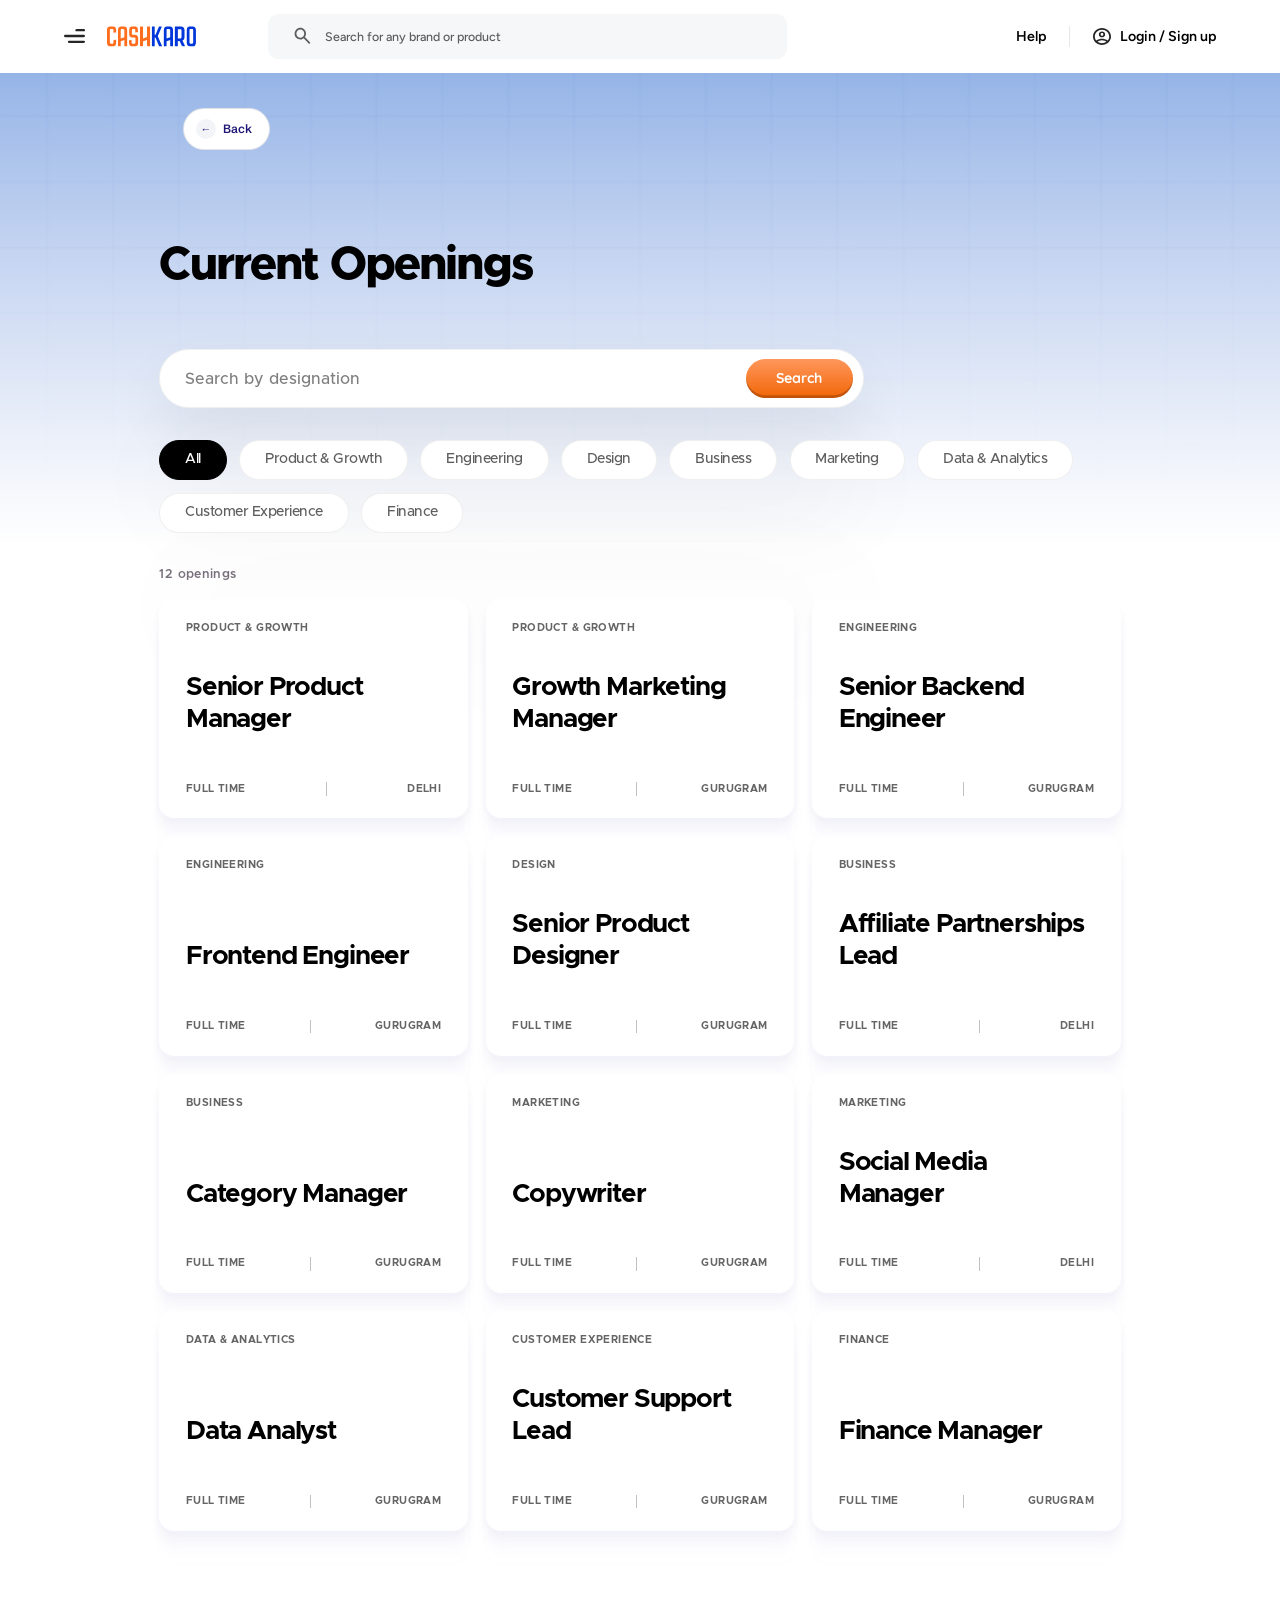
==== jobs.html @ 13ef4f15 "CashKaro careers page Co-Authored-By: Claude Opus 5.5 <noreply@anthropic.com>" ====
<!DOCTYPE html>
<html lang="en">
<head>
  <meta charset="UTF-8" />
  <meta name="viewport" content="width=device-width, initial-scale=1" />
  <title>Openings · Careers at CashKaro</title>
  <link rel="preconnect" href="https://fonts.googleapis.com" />
  <link rel="preconnect" href="https://fonts.gstatic.com" crossorigin />
  <link href="https://fonts.googleapis.com/css2?family=Figtree:wght@500;600&family=Quicksand:wght@700&family=Schibsted+Grotesk:wght@600&display=swap" rel="stylesheet" />
  <link rel="stylesheet" href="styles.css" />
  <link rel="stylesheet" href="jobs.css" />
</head>
<body class="jobs-page">
  <!-- Sky backdrop (Figma 249:30223 + 249:30224): blue fade with the grid soft-lit over it -->
  <div class="jobs-sky" aria-hidden="true">
    <div class="jobs-sky__grid"></div>
  </div>

  <!-- CashKaro site header (Figma 249:31294) -->
  <header class="ck-header">
    <div class="ck-header__start">
      <button class="ck-header__menu" type="button" aria-label="Menu"><img src="assets/ck-menu.svg" alt="" /></button>
      <a class="ck-header__logo" href="https://cashkaro.com"><img src="assets/ck-logo.svg" alt="CashKaro" /></a>
      <form class="ck-header__search" role="search">
        <label class="visually-hidden" for="ck-query">Search CashKaro</label>
        <img class="ck-header__search-icon" src="assets/ck-search.svg" alt="" />
        <input id="ck-query" type="search" placeholder="Search for any brand or product" autocomplete="off" />
      </form>
    </div>
    <nav class="ck-header__end">
      <a class="ck-header__help" href="#">Help</a>
      <a class="ck-header__login" href="#"><img src="assets/ck-account.svg" alt="" />Login / Sign up</a>
    </nav>
  </header>

  <main class="jobs">
    <!-- Back pill (Figma 249:30239) -->
    <a class="jobs-back" href="index.html">
      <span class="jobs-back__icon" aria-hidden="true">&larr;</span>
      Back
    </a>

    <h1 class="jobs__title">Current Openings</h1>

    <form class="jobs-search" role="search">
      <label class="visually-hidden" for="jobs-query">Search roles</label>
      <input class="jobs-search__input" id="jobs-query" type="search" placeholder="Search by designation" autocomplete="off" />
      <button class="jobs-search__button" type="submit">Search</button>
    </form>

    <div class="jobs-filters" role="group" aria-label="Filter by team"></div>

    <p class="jobs__count" aria-live="polite"></p>
    <div class="jobs-grid"></div>
    <p class="jobs__empty" hidden>No roles match that search. Try another designation or location.</p>
  </main>

  <script>
    // Same fit as the home page: the 1440px design scaled to the viewport width (jobs.css applies it on desktop)
    function fitPage() {
      var scale = document.documentElement.clientWidth / 1440;
      document.documentElement.style.setProperty("--page-scale", scale);
    }
    fitPage();
    window.addEventListener("resize", fitPage);
  </script>
  <script src="jobs.js"></script>
</body>
</html>
---- styles.css ----
@font-face {
  font-family: "Metropolis";
  src: url("assets/fonts/Metropolis-Medium.otf") format("opentype");
  font-weight: 500;
  font-style: normal;
  font-display: swap;
}

@font-face {
  font-family: "Metropolis";
  src: url("assets/fonts/Metropolis-Regular.otf") format("opentype");
  font-weight: 400;
  font-style: normal;
  font-display: swap;
}

@font-face {
  font-family: "Metropolis";
  src: url("assets/fonts/Metropolis-SemiBold.otf") format("opentype");
  font-weight: 600;
  font-style: normal;
  font-display: swap;
}

@font-face {
  font-family: "Metropolis";
  src: url("assets/fonts/Metropolis-MediumItalic.otf") format("opentype");
  font-weight: 500;
  font-style: italic;
  font-display: swap;
}

@font-face {
  font-family: "Metropolis";
  src: url("assets/fonts/Metropolis-Bold.otf") format("opentype");
  font-weight: 700;
  font-style: normal;
  font-display: swap;
}

@font-face {
  font-family: "Metropolis";
  src: url("assets/fonts/Metropolis-ExtraBold.otf") format("opentype");
  font-weight: 800;
  font-style: normal;
  font-display: swap;
}

:root {
  --ink: #201227;
  --ink-input: #2b1935;
  --navy: #0c0757;
  --orange-top: #ff975c;
  --orange-bottom: #f16607;
  --card-border: rgba(255, 255, 255, 0.22);
  --card-shadow:
    0 0 0 2.215px var(--card-border),
    0 67.564px 18.829px 0 rgba(0, 0, 0, 0),
    0 43.197px 17.722px 0 rgba(0, 0, 0, 0.01),
    0 24.367px 14.399px 0 rgba(0, 0, 0, 0.05),
    0 11.076px 11.076px 0 rgba(0, 0, 0, 0.09),
    0 2.215px 5.538px 0 rgba(0, 0, 0, 0.1);
}

*,
*::before,
*::after {
  box-sizing: border-box;
}

html,
body {
  margin: 0;
  padding: 0;
  background: #fff;
}

body {
  -webkit-font-smoothing: antialiased;
  -moz-osx-font-smoothing: grayscale;
}

p {
  margin: 0;
}

img {
  display: block;
}

.visually-hidden {
  position: absolute;
  width: 1px;
  height: 1px;
  margin: -1px;
  padding: 0;
  overflow: hidden;
  clip: rect(0 0 0 0);
  white-space: nowrap;
  border: 0;
}

/* ---------- CashKaro site header (Figma 249:31294 / 255:31352), shared by index and jobs ---------- */

.ck-header {
  position: relative;
  display: flex;
  align-items: center;
  justify-content: space-between;
  height: 82px;
  padding: 0 72px;
  background: #fff;
  font-family: "Figtree", sans-serif;
}

.ck-header__start {
  flex: 1;
  display: flex;
  align-items: center;
  gap: 24px;
  min-width: 0;
}

.ck-header__menu {
  display: flex;
  align-items: center;
  justify-content: center;
  width: 24px;
  height: 16.364px;
  padding: 0;
  border: 0;
  background: none;
  cursor: pointer;
}

.ck-header__menu img,
.ck-header__logo img {
  display: block;
}

.ck-header__logo img {
  width: 101px;
  height: 25.25px;
}

/* Grey search field, 584px at most, 56px in from the logo */
.ck-header__search {
  position: relative;
  flex: 1;
  max-width: 584px;
  margin: 0 0 0 56px;
}

.ck-header__search-icon {
  position: absolute;
  left: 27px;
  top: 50%;
  width: 24px;
  height: 29px;
  /* The exported glyph is upside down (handle top-right); Figma shows it flipped */
  transform: translateY(-50%) scaleY(-1);
}

.ck-header__search input {
  width: 100%;
  height: 50px;
  padding: 0 12px 0 65px;
  border: 0;
  border-radius: 12px;
  outline: none;
  background: #f5f7f9;
  font-family: inherit;
  font-weight: 500;
  font-size: 14px;
  color: #262626;
}

.ck-header__search input::placeholder {
  color: #5c5c5c;
  opacity: 1;
}

.ck-header__end {
  display: flex;
  align-items: center;
  flex-shrink: 0;
  font-weight: 600;
  font-size: 16px;
  line-height: 24px;
}

.ck-header__end a {
  color: #000;
  text-decoration: none;
}

.ck-header__help {
  padding: 0 26px 0 24px;
  border-right: 2px solid #e5e7eb;
}

.ck-header__login {
  display: flex;
  align-items: center;
  gap: 8px;
  padding-left: 24px;
}

/* Account icon: 20px glyph in a 24px box */
.ck-header__login img {
  width: 20px;
  height: 20px;
  margin: 2px;
}

/* ---------- Page canvas (Figma frame "final" 1440 × 2371) ---------- */

.page {
  position: relative;
  width: 1440px;
  /* No fixed height: the canvas ends where Life at CashKaro ends, and the footer section follows */
  margin: 0;
  /* clip (not hidden) so the pinned hero can stick to the viewport */
  overflow: clip;
  /* Scale the 1440px Figma frame to the viewport width (set in index.html) */
  zoom: var(--page-scale, 1);
  background: #fff;
}

/* Header sits above the hero, whose beams and glow bleed upward past the track */
.page > .ck-header {
  z-index: 1;
}

.hero-track {
  position: relative;
  /* Hero height + the scroll distance the background stays pinned for:
     until the second card row (centre at 1273px) is half scrolled past the top */
  height: 2273px;
  isolation: isolate;
  /* Scroll progress, written by scroll.js */
  --move: 0;
  /* Cursor offset, written by parallax.js once the mouse moves */
  --px: 0;
  --py: 0;
  --swap: 0;
}

.hero__bg {
  position: sticky;
  top: 0;
  height: 1000px;
}

/* Foreground content scrolls normally over the pinned background */
.hero {
  position: absolute;
  /* Lifted 80px so the job cards peek into the first screen under the site header */
  inset: -80px 0 80px;
}

/* ---------- Background stack ---------- */

.hero__grid {
  position: absolute;
  left: 0;
  top: 0;
  width: 1440px;
  height: 1000px;
}

.hero__fade {
  position: absolute;
  left: 0;
  top: 229.69px;
  width: 1440px;
  height: 770.31px;
  background: linear-gradient(to bottom, rgba(12, 7, 87, 0), var(--navy));
}

.hero__ellipse {
  position: absolute;
  left: -56.22px;
  top: -638.6px;
  width: 1552.44px;
  height: 1552.44px;
  max-width: none;
  mix-blend-mode: plus-lighter;
}

.hero__top-glow {
  position: absolute;
  left: -1360px;
  top: 0;
  width: 2800px;
  height: 543.394px;
  max-width: none;
  mix-blend-mode: plus-lighter;
}

.hero__vignette {
  position: absolute;
  left: 0;
  top: 0;
  width: 1440px;
  height: 1000px;
}

.hero__beams {
  position: absolute;
  left: -804.56px;
  top: -650.9px;
  width: 3048.39px;
  height: 1776.1px;
  max-width: none;
  overflow: visible;
}

/* ---------- Sun rays: shadows + light fan out from the center once, then drift right to left forever ---------- */

.hero__rig {
  position: absolute;
  inset: 0;
  /* Point where the beams converge, so a one-fan rotation lines up seamlessly */
  transform-origin: 720px -1370px;
  animation:
    rays-expand 2.6s ease-out 0.4s both,
    rays-drift 42s linear 3s infinite;
}

/* Copy of the 5-beam fan rotated one fan-width (77deg) to the right, hidden until the intro ends */
.hero__beams--next {
  transform-origin: 1524.56px -719.1px;
  transform: rotate(-77deg);
}

.hero__beams--next,
.hero__beams-next {
  animation: rays-intro 0s 3s both;
}

.hero__rig-light {
  position: absolute;
  inset: 0;
  mix-blend-mode: plus-lighter;
  animation: rays-intro 2.6s ease-out 0.4s both;
}

.hero__dim {
  position: absolute;
  inset: 0;
  background: #000;
  pointer-events: none;
  animation: hero-dim 2.4s ease-out both;
}

@keyframes rays-expand {
  from {
    transform: rotate(0deg) scaleX(0.05);
  }
  to {
    transform: rotate(0deg) scaleX(1);
  }
}

@keyframes rays-drift {
  from {
    transform: rotate(0deg);
  }
  to {
    transform: rotate(77deg);
  }
}

@keyframes rays-intro {
  from {
    opacity: 0;
  }
  to {
    opacity: 1;
  }
}

@media (prefers-reduced-motion: reduce) {
  .hero__rig,
  .hero__rig-light,
  .hero__beams--next,
  .hero__beams-next,
  .hero__dim {
    animation: none;
  }

  .hero__dim {
    opacity: 0;
  }
}

@keyframes hero-dim {
  from {
    opacity: 0.75;
  }
  to {
    opacity: 0;
  }
}

/* ---------- Headline ---------- */

.headline {
  position: absolute;
  inset: 0;
  margin: 0;
  pointer-events: none;
  /* Headline shrunk 15% around the centre of the two lines */
  scale: 0.85;
  transform-origin: 720px 295px;
}

.headline__glow,
.headline__line {
  position: absolute;
  max-width: none;
}

.headline__line {
  opacity: 0.85;
}

.headline__glow {
  transition: opacity 0.6s ease-out;
}

.is-scribbling .headline__glow {
  opacity: 0;
}

.is-scribbling img.headline__line,
.is-boiling img.headline__line {
  visibility: hidden;
}

.headline__glow--1 {
  left: 415.78px;
  top: 166.44px;
  width: 608.436px;
  height: 119.222px;
}

.headline__line--1 {
  left: 428.867px;
  top: 179.523px;
  width: 582.265px;
  height: 93.051px;
}

.headline__glow--2 {
  left: 211.01px;
  top: 279.23px;
  width: 1017.975px;
  height: 144.575px;
}

.headline__line--2 {
  left: 224.37px;
  top: 292.574px;
  width: 991.26px;
  height: 117.877px;
}

/* ---------- Search bar ---------- */

.search {
  position: absolute;
  /* Centered on the same point as the previous two-field bar */
  left: 360px;
  top: 449.393px;
  width: 720px;
  height: 76px;
  box-sizing: border-box;
  display: flex;
  align-items: center;
  justify-content: center;
  gap: 24px;
  padding: 12px 12px 12px 44px;
  margin: 0;
  overflow: clip;
  background: #fff;
  border: 2px solid rgba(0, 0, 0, 0.06);
  border-radius: 88px;
  box-shadow:
    0 717px 201px 0 rgba(0, 0, 0, 0),
    0 459px 183px 0 rgba(0, 0, 0, 0.01),
    0 258px 155px 0 rgba(0, 0, 0, 0.03),
    0 115px 115px 0 rgba(0, 0, 0, 0.05),
    0 29px 63px 0 rgba(0, 0, 0, 0.06);
}

.search__field {
  display: flex;
  align-items: center;
  width: 499px;
  flex-shrink: 0;
}

.search__input {
  width: 100%;
  padding: 0;
  margin: 0;
  border: 0;
  outline: none;
  background: transparent;
  font-family: "Metropolis", sans-serif;
  font-weight: 500;
  font-size: 18px;
  line-height: normal;
  letter-spacing: -0.72px;
  color: var(--ink-input);
}

.search__input::placeholder {
  color: var(--ink-input);
  opacity: 0.3;
}

.search__button {
  position: relative;
  flex-shrink: 0;
  display: flex;
  align-items: center;
  justify-content: center;
  height: 52px;
  padding: 20px 44px;
  overflow: clip;
  border: 0;
  border-radius: 44px;
  background: linear-gradient(to bottom, var(--orange-top), var(--orange-bottom));
  box-shadow: inset 0 -3px 0 0 rgba(0, 0, 0, 0.2);
  cursor: pointer;
  font-family: "Quicksand", sans-serif;
  font-weight: 700;
  font-size: 16px;
  line-height: 1.5;
  color: #fff;
  white-space: nowrap;
}

.search__button:hover {
  filter: brightness(1.05);
}

/* ---------- "Current JOB Openings" ---------- */

.openings-label {
  position: absolute;
  left: 599.5px;
  top: 631px;
  font-family: "Metropolis", sans-serif;
  font-weight: 700;
  font-size: 18px;
  line-height: normal;
  letter-spacing: 0.54px;
  text-transform: uppercase;
  white-space: nowrap;
  color: #fff;
  opacity: 0.3;
}

/* ---------- Floating photos ---------- */

.photo {
  position: absolute;
  display: flex;
  align-items: center;
  justify-content: center;
}

.photo--right {
  left: 1142.1px;
  top: 79.94px;
  width: 229.793px;
  height: 243.331px;
}

.photo--left {
  left: 40px;
  top: 229.56px;
  width: 198.482px;
  height: 220.444px;
}

.photo__card {
  position: relative;
  flex: none;
  width: 164px;
  height: 192px;
  overflow: clip;
  background: #fff;
  border-radius: 26.582px;
  box-shadow: var(--card-shadow);
}

.photo--right .photo__card {
  rotate: 25.01deg;
}

.photo--left .photo__card {
  rotate: 168.69deg;
  scale: 1 -1;
}

.photo__img-wrap {
  position: absolute;
  display: flex;
  align-items: center;
  justify-content: center;
  transform: translateX(-50%);
}

.photo--right .photo__img-wrap {
  left: calc(50% + 0.76px);
  top: -5.1px;
  width: 170.759px;
  height: 301.408px;
}

.photo--left .photo__img-wrap {
  left: calc(50% + 0.71px);
  top: -2.4px;
  width: 181.184px;
  height: 315.677px;
}

.photo__img {
  flex: none;
  max-width: none;
  object-fit: cover;
  pointer-events: none;
}

.photo--right .photo__img {
  width: 169.112px;
  height: 300.484px;
  rotate: -0.31deg;
}

.photo--left .photo__img {
  width: 174.105px;
  height: 311.78px;
  rotate: 178.69deg;
  scale: 1 -1;
}

.photo-clip {
  position: absolute;
  display: flex;
  align-items: center;
  justify-content: center;
}

.photo-clip--right {
  left: 1291.48px;
  top: 89.68px;
  width: 26.552px;
  height: 38.791px;
}

.photo-clip--left {
  left: 105.24px;
  top: 219.14px;
  width: 19.001px;
  height: 38.855px;
}

.photo-clip__inner {
  position: relative;
  flex: none;
  width: 11.93px;
  height: 37.238px;
}

.photo-clip--right .photo-clip__inner {
  rotate: 25deg;
}

.photo-clip--left .photo-clip__inner {
  rotate: 168.69deg;
  scale: 1 -1;
}

.photo-clip__inner img {
  position: absolute;
  inset: -2.69% -16.77% -8.06% -16.76%;
  width: calc(100% + 16.77% + 16.76%);
  height: calc(100% + 2.69% + 8.06%);
  max-width: none;
}

/* ---------- Job cards ---------- */

.job-card {
  display: flex;
  flex-direction: column;
  align-items: flex-start;
  width: 346.8px;
  height: 246.73px;
  padding: 25.5px 29.75px;
  overflow: clip;
  background: #fff;
  border-radius: 17px;
  box-shadow: var(--card-shadow);
  text-decoration: none;
  color: var(--ink);
}

.job-card--front {
  position: absolute;
  left: 546.6px;
  top: 736.606px;
}

.job-card-slot {
  position: absolute;
  top: 728.281px;
  width: 396.185px;
  height: 323.306px;
  display: flex;
  align-items: center;
  justify-content: center;
}

.job-card-slot--back-right {
  left: 605.633px;
}

.job-card-slot--back-left {
  left: 412.716px;
}

.job-card--back {
  flex: none;
}

.job-card__body {
  display: flex;
  flex-direction: column;
  align-items: flex-start;
  gap: 53.38px;
  width: 100%;
}

.job-card__head {
  display: flex;
  flex-direction: column;
  align-items: flex-start;
  justify-content: space-between;
  width: 100%;
  height: 127.5px;
  font-family: "Metropolis", sans-serif;
  font-weight: 700;
  line-height: 1.22;
}

.job-card__category {
  width: 100%;
  font-size: 11.9px;
  letter-spacing: 0.476px;
  color: #000000;
  opacity: 0.6;
}

.job-card__title {
  width: 100%;
  font-size: 29.557px;
  letter-spacing: -1.3183px;
  color: #000000;
}

.job-card__meta {
  display: flex;
  align-items: center;
  justify-content: space-between;
  width: 100%;
}

.job-card__meta span {
  font-family: "Metropolis", sans-serif;
  font-weight: 700;
  font-size: 11.9px;
  line-height: 1.22;
  letter-spacing: 0.476px;
  text-transform: uppercase;
  white-space: nowrap;
  color: #000000;
  opacity: 0.6;
}

.job-card__meta img {
  width: 1px;
  height: 14.871px;
  margin: 0 -0.5px;
}

/* ---------- Intro reveal: search, then right photo, then left photo ---------- */

.search {
  animation: soft-appear 1.2s cubic-bezier(0.22, 1, 0.36, 1) 1.8s both;
}

.photo--right,
.photo-clip--right {
  animation:
    soft-appear 1.2s cubic-bezier(0.22, 1, 0.36, 1) 2.5s both,
    photo-float 6.5s ease-in-out 2.5s infinite;
}

.photo--left,
.photo-clip--left {
  animation:
    soft-appear 1.2s cubic-bezier(0.22, 1, 0.36, 1) 3.1s both,
    photo-float 7.5s ease-in-out 3.1s infinite reverse;
}

.openings-label {
  animation: soft-appear 1.2s cubic-bezier(0.22, 1, 0.36, 1) 3.4s both;
}

/* Job cards are dealt: the centre card slides in from below, then the side cards slide out from under it (right, then left) */
.job-card--front {
  animation: deal-in 0.9s cubic-bezier(0.22, 1.2, 0.36, 1) 3.8s both;
}

.job-card-slot--back-right {
  animation: fan-out-right 0.8s cubic-bezier(0.34, 1.3, 0.64, 1) 4.55s both;
}

.job-card-slot--back-left {
  animation: fan-out-left 0.8s cubic-bezier(0.34, 1.3, 0.64, 1) 4.75s both;
}

@keyframes deal-in {
  from {
    opacity: 0;
    transform: translate(-40px, 560px) rotate(-12deg);
  }
  30% {
    opacity: 1;
  }
}

/* Each slot starts centred on the front card, so the card hides beneath it */
@keyframes fan-out-right {
  from {
    opacity: 0;
    transform: translateX(-367.2px);
  }
  1% {
    opacity: 1;
  }
}

@keyframes fan-out-left {
  from {
    opacity: 0;
    transform: translateX(367.241px);
  }
  1% {
    opacity: 1;
  }
}

/* ---------- Floating + draggable photos ---------- */

/* Pins float around their card's centre so they stay attached */
.photo-clip--right {
  transform-origin: -34.47px 111.92px;
}

.photo-clip--left {
  transform-origin: 34px 120.64px;
}

.photo,
.photo-clip {
  cursor: grab;
  touch-action: none;
  user-select: none;
  -webkit-user-drag: none;
  transition: scale 0.25s ease-out;
}

.photo img,
.photo-clip img {
  -webkit-user-drag: none;
}

.photo.is-dragging,
.photo-clip.is-dragging {
  z-index: 10;
  cursor: grabbing;
  scale: 1.04;
}

@keyframes photo-float {
  0%,
  100% {
    translate: 0 0;
    rotate: 0deg;
  }
  25% {
    translate: 2px -7px;
    rotate: 1.4deg;
  }
  50% {
    translate: -1px -11px;
    rotate: -0.6deg;
  }
  75% {
    translate: -3px -5px;
    rotate: -1.6deg;
  }
}

@keyframes soft-appear {
  from {
    opacity: 0;
    transform: translateY(16px) scale(0.98);
    filter: blur(8px);
  }
}

@media (prefers-reduced-motion: reduce) {
  .search,
  .photo,
  .photo-clip,
  .openings-label,
  .job-card--front,
  .job-card-slot {
    animation: none;
  }
}

/* ---------- Job card row: the three cards sit in a line ---------- */

/* Label scrolls with the page above the cards */
.openings {
  position: absolute;
  inset: 0;
  pointer-events: none;
}

.job-card-slot--back-left {
  translate: -258.016px -29.964px;
}

.job-card-slot--back-right {
  translate: 283.475px -29.964px;
}

/* ---------- Second card row: appears when scrolled into view ---------- */

.job-row {
  position: absolute;
  left: 179.4px;
  top: 1003.736px;
  display: flex;
  gap: 20.4px;
}

.job-row:not(.is-visible) .job-card {
  opacity: 0;
}

/* Centre, then right, then left — same order as the stack above */
.job-row.is-visible .job-card--row-centre {
  animation: soft-appear 1.2s cubic-bezier(0.22, 1, 0.36, 1) 0s both;
}

.job-row.is-visible .job-card--row-right {
  animation: soft-appear 1.2s cubic-bezier(0.22, 1, 0.36, 1) 0.3s both;
}

.job-row.is-visible .job-card--row-left {
  animation: soft-appear 1.2s cubic-bezier(0.22, 1, 0.36, 1) 0.6s both;
}

@media (prefers-reduced-motion: reduce) {
  .job-row .job-card {
    animation: none !important;
  }
}

/* ---------- "View all Jobs" button: 60px below the second card row ---------- */

.view-jobs {
  position: absolute;
  left: 720px;
  /* job-row top + card height + 60px */
  top: 1310.466px;
  translate: -50% 0;
  display: flex;
  align-items: center;
  justify-content: center;
  padding: 20px 80px;
  overflow: clip;
  background: linear-gradient(to bottom, #ff975c, #f16607);
  border-radius: 44px;
  box-shadow: inset 0 -3px 0 0 rgba(0, 0, 0, 0.2);
  font-family: "Quicksand", sans-serif;
  font-weight: 700;
  font-size: 16px;
  line-height: 1.5;
  color: #fff;
  text-decoration: none;
  white-space: nowrap;
}

/* ---------- Mouse parallax: hero layers drift by depth, background away from the cursor, foreground towards it ---------- */

.hero__photos {
  position: absolute;
  inset: 0;
  pointer-events: none;
}

.hero__photos .photo,
.hero__photos .photo-clip {
  pointer-events: auto;
}

/* translate composes with the transform/rotate/scale the layers already animate */
.hero__grid,
.hero__fade {
  scale: 1.05;
  translate: calc(var(--px) * -24px) calc(var(--py) * -16px);
}

.hero__ellipse,
.hero__top-glow,
.hero__rig--shadows,
.hero__rig-light {
  translate: calc(var(--px) * -10px) calc(var(--py) * -7px);
}

.headline__glow,
.headline__line {
  translate: calc(var(--px) * 20px) calc(var(--py) * 13px);
}

.search {
  translate: calc(var(--px) * 32px) calc(var(--py) * 21px);
}

.hero__photos {
  translate: calc(var(--px) * 54px) calc(var(--py) * 36px);
}

/* ---------- Torn paper: rises over the pinned background after the card grid ---------- */

.paper {
  position: relative;
  z-index: 1;
  /* Tear edge sits 1640px down the hero track, ~120px below the "View all Jobs" button */
  margin-top: -633px;
  /* Ends with Why CashKaro (core values) */
  height: 4046.8px;
  /* Parallax: the tear climbs up to 400px faster than the scroll as it crosses the viewport (--rise from paper.js) */
  --rise: 0;
  translate: 0 calc(var(--rise) * -400px);
}

@media (prefers-reduced-motion: reduce) {
  .paper {
    translate: none;
  }
}

.paper__tear {
  position: absolute;
  /* 120px of room above the tear for its glow and shadow */
  top: -120px;
  left: 0;
  width: 1440px;
  height: 280px;
  /* Paths run past the bottom so the roughened edges only show along the tear */
  overflow: hidden;
}

/* The sheet below the torn top edge (which runs ~50–110px down) */
.paper__sheet {
  position: absolute;
  top: 0;
  left: 0;
  width: 1440px;
  height: 4046.8px;
  /* Cut to the torn top edge (#sheet-clip, burned forward by paper.js) */
  clip-path: url(#sheet-clip);
}

/* ---------- Life at CashKaro: pinned under the paper's bottom tear, then slides sideways (life.js) ---------- */

.life {
  position: relative;
  /* Follows About CashKaro directly: pulled up by the 400px the paper has risen (its translate) */
  margin-top: -400px;
  /* Pinned while the strip slides through (1884px) and holds a moment at the end */
  height: 3499px;
}

.life__view {
  position: sticky;
  top: 0;
  height: 900px;
  overflow: hidden;
  background: #fff;
}

/* Figma "Frame 2147229488" (169:82): slides left by its overflow (3324 - 1440) as --slide goes 0 → 1 */
.life__strip {
  position: absolute;
  top: 0;
  left: 0;
  width: 3324px;
  height: 800px;
  translate: calc(var(--slide, 0) * -1884px) 0;
}

/* Parallax wrapper: sits at the strip's origin so its piece keeps its Figma position, and is shifted by its
   depth as the strip slides (--px) and as the section is revealed (--py), both from life.js */
.life-layer {
  position: absolute;
  left: 0;
  top: 0;
  translate: calc(var(--px, 0) * 1px) calc(var(--py, 0) * 1px);
  will-change: translate;
}

/* Hand-hatched title: white letters, pencil hatching clipped to them, then a faint outline on top */
.life__title {
  position: absolute;
  left: 458.4px;
  top: 85.68px;
  width: 591.362px;
  height: 62.42px;
  margin: 0;
}

.life__title img {
  position: absolute;
  max-width: none;
}

.life__title-fill {
  left: 0;
  top: 0;
}

.life__title-hatch {
  position: absolute;
  left: -7.672px;
  top: -27.268px;
  width: 609.624px;
  height: 121.374px;
  -webkit-mask: url("assets/life2-title-hatch-mask.svg") 7.672px 27.268px / 591.362px 62.42px no-repeat;
  mask: url("assets/life2-title-hatch-mask.svg") 7.672px 27.268px / 591.362px 62.42px no-repeat alpha;
}

.life__title-hatch img {
  left: -0.29px;
  top: -0.388px;
}

.life__title-outline {
  left: -0.294px;
  top: -0.293px;
}

/* Second group and its repeat: same pieces and positions, shifted one group-width along */
.life__group {
  position: absolute;
  top: 0;
  left: 0;
  width: 0;
  height: 800px;
}

.life__group--repeat {
  left: 1202.93px;
}

.life__text {
  position: absolute;
  margin: 0;
  font-family: "Metropolis", sans-serif;
  font-weight: 500;
  font-style: italic;
  font-size: 20px;
  line-height: 2.4;
  letter-spacing: -0.8px;
  color: #000;
}

/* Each word starts at 50% and inks in to black as the strip slides (--ink from life.js) */
.life__word {
  color: rgb(0 0 0 / var(--ink, 0.5));
}

.life__text--1 {
  left: 193.16px;
  top: 259.12px;
  width: 235.49px;
}

.life__text--2 {
  left: 970.71px;
  top: 259.12px;
  width: 305.12px;
}

/* Handwritten captions with curved arrows pointing at the photos */
.life__note {
  position: absolute;
  margin: 0;
  font-family: "Handlee", cursive;
  font-size: 22px;
  white-space: nowrap;
  color: #fd7020;
}

.life__note--1 {
  left: 320.59px;
  top: 607.15px;
}

.life__note--2 {
  left: 1442.48px;
  top: 609.65px;
}

.life__arrow {
  position: absolute;
  display: flex;
  align-items: center;
  justify-content: center;
}

/* The arrow is drawn upright; each one is flipped and turned into place */
.life__arrow span {
  position: relative;
  flex: none;
  width: 47.058px;
  height: 144.071px;
  scale: 1 -1;
}

.life__arrow img {
  position: absolute;
  left: -0.998px;
  top: 0;
  max-width: none;
}

.life__arrow--1 {
  left: 398.03px;
  top: 636.15px;
  width: 148.735px;
  height: 64.28px;
}

.life__arrow--1 span {
  rotate: -82.99deg;
}

.life__arrow--2 {
  left: 1528.14px;
  top: 618.68px;
  width: 147.884px;
  height: 60.507px;
}

.life__arrow--2 span {
  rotate: -95.44deg;
}

/* Photo cards: white 4px frame around the photo */
.life-photo {
  position: absolute;
  padding: 4px;
  background: #fff;
  border-radius: 16px;
  box-shadow:
    0 108px 43px 0 rgba(0, 0, 0, 0.01),
    0 61px 36px 0 rgba(0, 0, 0, 0.05),
    0 27px 27px 0 rgba(0, 0, 0, 0.09),
    0 7px 15px 0 rgba(0, 0, 0, 0.1);
}

.life-photo__inner {
  position: relative;
  width: 100%;
  height: 100%;
  overflow: clip;
  background: #4b2b12;
  border-radius: 14px;
}

.life-photo__img {
  position: absolute;
  max-width: none;
  object-fit: cover;
}

/* The first group's cards are drawn smaller: thinner frame, rounder-down corners, lighter shadow */
.life-photo--diyas,
.life-photo--snacks {
  padding: 3.334px;
  border-radius: 13.334px;
  box-shadow:
    0 90.005px 35.835px 0 rgba(0, 0, 0, 0.01),
    0 50.836px 30.002px 0 rgba(0, 0, 0, 0.05),
    0 22.501px 22.501px 0 rgba(0, 0, 0, 0.09),
    0 5.834px 12.501px 0 rgba(0, 0, 0, 0.1);
}

.life-photo--diyas .life-photo__inner,
.life-photo--snacks .life-photo__inner {
  border-radius: 11.667px;
}

.life-photo--diyas {
  left: 466.24px;
  top: 333.1px;
  width: 220.012px;
  height: 313.35px;
}

.life-photo--diyas .life-photo__img {
  left: -25.86px;
  top: -35.85px;
  width: 253.595px;
  height: 380.392px;
}

/* Tilted card sits centred in a slot the size of its rotated bounds */
.life-photo-slot {
  position: absolute;
  display: flex;
  align-items: center;
  justify-content: center;
}

.life-photo-slot .life-photo {
  position: relative;
  flex: none;
}

.life-photo-slot--snacks {
  left: 549.47px;
  top: 210.72px;
  width: 272.586px;
  height: 211.277px;
}

.life-photo--snacks {
  width: 253.214px;
  height: 183.441px;
  rotate: -6.59deg;
}

.life-photo--snacks .life-photo__img {
  left: -71.14px;
  top: -187.85px;
  width: 377.476px;
  height: 566.214px;
}

/* Overlaps the diyas card by the same 50.27px the lotus card overlaps it, so the three sit evenly */
.life-photo--plate {
  left: 1441.95px;
  top: 247.12px;
  width: 220px;
  height: 313px;
}

.life-photo--plate .life-photo__img {
  left: -34.416px;
  top: -53.284px;
  width: 280.832px;
  height: 421.248px;
}

.life-photo--diyas-2 {
  left: 1611.68px;
  top: 282.13px;
  width: 240.379px;
  height: 326.971px;
}

.life-photo--diyas-2 .life-photo__img {
  left: -31.03px;
  top: -49.31px;
  width: 280.669px;
  height: 421.003px;
}

.life-photo--lotus {
  left: 1801.79px;
  top: 265.85px;
  width: 251.684px;
  height: 334.393px;
}

/* The photo is turned inside the upright card */
.life-photo--lotus .life-photo__img {
  left: -247.7px;
  top: -371.98px;
  width: 725.31px;
  height: 1087.96px;
  rotate: 6.03deg;
}

/* Soft appear as each piece is uncovered (life.js adds .is-shown), staggered by --delay within its group;
   the photo cards then keep floating gently, each at its own pace (--float) */
.life-reveal {
  opacity: 0;
}

.life-reveal.is-shown {
  opacity: 1;
  animation: soft-appear 1.2s cubic-bezier(0.22, 1, 0.36, 1) var(--delay, 0s) both;
}

.life-float.is-shown {
  animation:
    soft-appear 1.2s cubic-bezier(0.22, 1, 0.36, 1) var(--delay, 0s) both,
    photo-float var(--float, 7s) ease-in-out var(--delay, 0s) infinite;
  /* Some cards float the opposite way round so they don't bob in step (--float-dir) */
  animation-direction: normal, var(--float-dir, normal);
}

@media (prefers-reduced-motion: reduce) {
  .life-reveal,
  .life-reveal.is-shown,
  .life-float.is-shown {
    opacity: 1;
    animation: none;
  }
}

/* ---------- Why CashKaro, core values (Figma 230:29833): sky, heading and a sideways row of value cards (values.js) ---------- */

/* Follows About CashKaro: the Figma frame's top sits 60px into .values, meeting About's bottom edge (1401.09px down
   the sheet). Pinned for the frame's height plus 1598.6px of scroll: a 150px hold, the 1298.6px slide that brings
   the last card in line with the 129px right margin, and another 150px hold. */
.values {
  position: absolute;
  top: 1341.09px;
  left: 0;
  width: 1440px;
  height: 2705.71px;
}

/* Sticky positions ignore the paper's rise translate, so the top offset cancels it out (--rise from paper.js);
   the extra 60px pins the Figma frame's top (not the sheet's) to the top of the viewport */
.values__pin {
  position: sticky;
  top: calc(var(--rise) * 400px - 60px);
  height: 1107.11px;
  overflow: hidden;
  background: #fff;
}

@media (prefers-reduced-motion: reduce) {
  .values__pin {
    top: -60px;
  }
}

.values__frame {
  position: absolute;
  top: 60px;
  left: 0;
  width: 1440px;
  height: 1047.11px;
}

.values__sky {
  position: absolute;
  left: 0;
  top: 0;
  width: 1440px;
  height: 1047.112px;
}

.values__sky img {
  display: block;
  width: 100%;
  height: 100%;
  max-width: none;
}

/* White vignette round the edges (Figma's radial overlay), then a white fade down from the top */
.values__sky::before,
.values__sky::after {
  content: "";
  position: absolute;
  left: 0;
  top: 0;
  width: 100%;
}

.values__sky::before {
  height: 100%;
  background: radial-gradient(1420.1px 1032.7px at 720px 14.436px, rgba(255, 255, 255, 0), #fff);
}

.values__sky::after {
  height: 735.217px;
  background: linear-gradient(to bottom, #fff, rgba(255, 255, 255, 0));
}

/* Figma 230:29833: heading then the five cards, 83px apart, slid left together by up to 1298.6px
   (bringing the last card in line with the 129px right margin) as --slide goes 0 → 1 */
.values__row {
  --slide: 0;
  position: absolute;
  left: 129px;
  top: 158.7px;
  display: flex;
  align-items: center;
  gap: 83px;
  translate: calc(var(--slide) * -1298.6px) 0;
  will-change: translate;
}

/* Figma 225:29565 */
.values__heading {
  flex: none;
  display: flex;
  flex-direction: column;
  gap: 4px;
  font-family: "Metropolis", sans-serif;
  font-weight: 800;
  color: #0b1248;
  white-space: nowrap;
}

.values__eyebrow {
  margin: 0;
  font-size: 16px;
  line-height: 24px;
  letter-spacing: 1.6px;
  text-transform: uppercase;
  opacity: 0.6;
}

.values__title {
  margin: 0;
  font-size: 66px;
  font-weight: 800;
  line-height: 1.66;
  letter-spacing: -2.64px;
}

/* Figma 229:29783: five 362.922px cards, 32px apart */
.values__track {
  display: flex;
  gap: 32px;
  margin: 0;
  padding: 0;
  list-style: none;
}

/* Ticket-shaped card: notched white shape with its shadow baked in (Figma "Exclude") */
.value-card {
  position: relative;
  flex: none;
  width: 362.922px;
  height: 535.742px;
}

.value-card__ticket {
  position: absolute;
  left: -94px;
  top: -16.98px;
  width: 550.922px;
  height: 882.742px;
  max-width: none;
  pointer-events: none;
}

.value-card__photo {
  position: absolute;
  left: 29.92px;
  top: 29.89px;
  width: 303px;
  height: 282px;
  overflow: clip;
  border-radius: 24px;
  background: #f9dfcd;
  box-shadow:
    0 133px 53px 0 rgba(0, 0, 0, 0.01),
    0 75px 45px 0 rgba(0, 0, 0, 0.05),
    0 33px 33px 0 rgba(0, 0, 0, 0.09),
    0 8px 18px 0 rgba(0, 0, 0, 0.1);
}

.value-card__photo img {
  position: absolute;
  left: -145.69px;
  top: -85.87px;
  width: 595.208px;
  height: 595.208px;
  max-width: none;
  object-fit: cover;
}

.value-card__body {
  position: absolute;
  left: 52.81px;
  top: 371.24px;
  width: 257.3px;
  display: flex;
  flex-direction: column;
  align-items: center;
  font-family: "Metropolis", sans-serif;
  text-align: center;
}

.value-card__title {
  margin: 0;
  font-size: 24px;
  font-weight: 700;
  line-height: 32px;
  color: #1b1c1c;
}

.value-card__text {
  display: flex;
  align-items: center;
  justify-content: center;
  width: 255.431px;
  height: 104px;
  margin: 0;
  font-size: 16px;
  font-weight: 400;
  line-height: 26px;
  color: #574336;
}

/* Entrance (values.js adds .is-shown once its top is 40% up the screen): the heading softly appears,
   then the cards rise in one after another */
.values__heading,
.value-card {
  opacity: 0;
}

.values.is-shown .values__heading {
  opacity: 1;
  animation: soft-appear 1.4s cubic-bezier(0.22, 1, 0.36, 1) both;
}

.values.is-shown .value-card {
  opacity: 1;
  animation: rise-in 1.3s cubic-bezier(0.22, 1, 0.36, 1) both;
}

.values.is-shown .value-card:nth-child(1) { animation-delay: 0.25s; }
.values.is-shown .value-card:nth-child(2) { animation-delay: 0.37s; }
.values.is-shown .value-card:nth-child(3) { animation-delay: 0.49s; }
.values.is-shown .value-card:nth-child(4) { animation-delay: 0.61s; }
.values.is-shown .value-card:nth-child(5) { animation-delay: 0.73s; }

@keyframes rise-in {
  from {
    opacity: 0;
    transform: translateY(220px);
  }
}

@media (prefers-reduced-motion: reduce) {
  .values__heading,
  .value-card {
    opacity: 1;
    animation: none !important;
  }
}

/* ---------- Why CashKaro (Figma 201:23021): first on the sheet; About CashKaro follows ---------- */

/* Starts at the top of the sheet, its white fade under the torn edge. Drawn above About so About's
   60px of white above its frame tucks under Why's rounded bottom. */
.why {
  position: absolute;
  z-index: 1;
  top: 0;
  left: 0;
  width: 1440px;
  height: 1401.09px;
  background: #fff;
}

/* Figma "image 6345090": the CashKaro store at sunset, rounded along the bottom */
.why__photo {
  position: absolute;
  left: 0;
  top: 32.78px;
  width: 1440px;
  height: 1368.31px;
  overflow: hidden;
  border-radius: 0 0 44px 44px;
}

.why__photo img {
  position: absolute;
  left: 0;
  top: -8.43%;
  width: 157.04%;
  height: 115.07%;
  max-width: none;
  /* Zoom about the middle of the visible part of the photo */
  transform-origin: 720px 799px;
}

/* why.js: zoomed in until the section scrolls into view, then eases slowly back out */
.why--zoom .why__photo img {
  scale: 1.25;
  transition: scale 4.5s cubic-bezier(0.22, 1, 0.36, 1);
}

.why--zoom.is-visible .why__photo img {
  scale: 1;
}

/* ...while the two cards rise into place from below, the frosted one just behind the white one */
.why--zoom .why__card,
.why--zoom .why__card-back {
  opacity: 0;
  translate: 0 160px;
  transition:
    opacity 1.4s cubic-bezier(0.22, 1, 0.36, 1),
    translate 2s cubic-bezier(0.22, 1, 0.36, 1);
}

.why--zoom .why__card {
  transition-delay: 0.35s;
}

.why--zoom .why__card-back {
  transition-delay: 0.5s;
}

.why--zoom.is-visible .why__card,
.why--zoom.is-visible .why__card-back {
  opacity: 1;
  translate: 0 0;
}

/* Burning torn edge over the bottom of the photo (tear.js), under the cards; its white meets About below */
.why__tear {
  position: absolute;
  left: 0;
  top: 961.09px;
  width: 1440px;
  height: 440px;
  overflow: hidden;
  pointer-events: none;
}

.why__tear-body {
  fill: #fff;
}

.why__fade {
  position: absolute;
  left: 0;
  top: 0;
  width: 1440px;
  height: 647.14px;
  background: linear-gradient(to bottom, #fff 31.301%, rgba(255, 255, 255, 0));
}

/* Figma turns this card 9.19° anticlockwise about its top-left corner */
.why__card-back {
  position: absolute;
  left: 65.34px;
  top: 511.18px;
  width: 604px;
  height: 633px;
  border-radius: 44px;
  background: rgba(255, 255, 255, 0.44);
  -webkit-backdrop-filter: blur(11px);
  backdrop-filter: blur(11px);
  transform-origin: 0 0;
  rotate: -9.188deg;
}

.why__card {
  position: absolute;
  left: 112px;
  top: 472.73px;
  width: 604px;
  height: 633px;
  overflow: clip;
  border-radius: 44px;
  background: #fff;
  box-shadow:
    0 319px 128px 0 rgba(0, 0, 0, 0.01),
    0 179px 108px 0 rgba(0, 0, 0, 0.05),
    0 80px 80px 0 rgba(0, 0, 0, 0.09),
    0 20px 44px 0 rgba(0, 0, 0, 0.1);
}

/* Hand-hatched title: faint letters, pencil hatching clipped to them, then a faint outline on top */
.why__title {
  position: absolute;
  left: 76.03px;
  top: 112.35px;
  width: 451.938px;
  height: 61.74px;
  margin: 0;
}

.why__title img {
  position: absolute;
  max-width: none;
}

/* "About Cashkaro" art scaled to the title's width, centred on its height */
.why__title-art {
  left: 0;
  top: 8.505px;
  width: 451.938px;
  height: 44.73px;
}

.why__title-fill {
  left: 0;
  top: 0;
}

.why__title-hatch {
  position: absolute;
  left: -6.512px;
  top: -28.524px;
  width: 467.183px;
  height: 116.67px;
  -webkit-mask: url("assets/why2-title-hatch-mask.svg") 6.512px 28.524px / 451.938px 61.74px no-repeat;
  mask: url("assets/why2-title-hatch-mask.svg") 6.512px 28.524px / 451.938px 61.74px no-repeat alpha;
}

.why__title-hatch img {
  left: -0.324px;
  top: -0.257px;
}

.why__title-outline {
  left: -0.294px;
  top: -0.29px;
}

.why__text {
  position: absolute;
  left: 61px;
  top: 222.51px;
  width: 481.99px;
  font-family: "Metropolis", sans-serif;
  font-weight: 400;
  font-size: 18px;
  line-height: 43.2px;
  letter-spacing: -0.8px;
  color: #000000;
}

.why__initial,
.why__brand {
  font-weight: 600;
}

.why__initial {
  font-size: 44px;
}

/* ---------- Chalk boil on the section titles (boil.js): the hatching is redrawn like stop-motion chalk ---------- */

[data-boil] img {
  transform-origin: 50% 50%;
}

[data-boil] img.is-boil-hidden {
  visibility: hidden;
}

/* ---------- Site footer (matches cashkaro.com) — lives outside the scaled .page canvas so it stays responsive ---------- */

.site-footer {
  padding: 24px 16px;
  background: #5c5c5c;
  color: #fff;
  font-family: "Metropolis", sans-serif;
}

.site-footer__cols {
  display: flex;
  flex-wrap: wrap;
  align-items: flex-start;
  gap: 24px 40px;
  margin-bottom: 64px;
}

.site-footer__heading {
  margin-bottom: 16px;
  font-size: 14px;
  font-weight: 500;
  line-height: 1;
}

.site-footer__heading--bold {
  font-weight: 600;
}

.site-footer__heading--app {
  margin-top: 24px;
}

.site-footer__col > a {
  display: block;
  margin-bottom: 16px;
  font-size: 14px;
  color: #fff;
  text-decoration: none;
}

.site-footer__col > a:last-child {
  margin-bottom: 0;
}

.site-footer__col > a:hover {
  color: #0fe2ff;
  text-decoration: underline;
}

.site-footer__social,
.site-footer__apps {
  display: flex;
  align-items: center;
  gap: 12px;
}

.site-footer__social a {
  display: flex;
  align-items: center;
  justify-content: center;
  width: 31px;
  height: 31px;
  border-radius: 50%;
  background: #fff;
}

.site-footer__apps img {
  width: 125px;
  height: auto;
}

.site-footer__copy {
  font-size: 12px;
  text-align: center;
}

@media (min-width: 768px) {
  .site-footer {
    padding: 24px 40px;
  }

  .site-footer__cols {
    gap: 40px 80px;
    margin-bottom: 132px;
  }

  .site-footer__heading {
    font-size: 16px;
  }

  .site-footer__apps img {
    width: 140px;
  }

  .site-footer__copy {
    font-size: 14px;
  }
}

@media (min-width: 1024px) {
  .site-footer {
    padding: 24px 80px;
  }

  .site-footer__cols {
    justify-content: space-between;
    gap: 40px 64px;
  }
}

@media (min-width: 1280px) {
  .site-footer {
    padding: 32px 160px;
  }

  .site-footer__cols {
    gap: 40px;
  }
}
---- jobs.css ----
/* ---------- All openings page (jobs.html) ---------- */

.jobs-page {
  position: relative;
  min-height: 100vh;
  background: #fff;
  color: var(--ink);
}

/* Sky (Figma 249:30223 / 249:30224): blue-to-white fade at the top with the grid image soft-lit over it */
.jobs-sky {
  position: absolute;
  top: 0;
  left: 0;
  right: 0;
  height: 1000px;
  overflow: hidden;
  pointer-events: none;
  background: linear-gradient(to bottom, #3d6ccb, #fff) top / 100% 612.743px no-repeat;
}

.jobs-sky__grid {
  position: absolute;
  top: 0;
  left: 50%;
  /* Figma size, stretched to the full width on wider screens so the sides never fall back to the bare gradient */
  width: max(1777.778px, 100%);
  height: 1000px;
  translate: -50% 0;
  background: url("assets/jobs-sky-grid.png") center / cover no-repeat;
  mix-blend-mode: soft-light;
}

/* ---------- Listing ---------- */

.jobs {
  position: relative;
  /* Content width = three home cards + two gaps, so search and filters line up with the grid */
  max-width: calc(3 * 346.8px + 2 * 20.4px + 2 * 120px);
  margin: 0 auto;
  padding: 40px 120px 120px;
}

/* Back pill (Figma 249:30239): white, sitting 27px in from the content edge */
.jobs-back {
  display: inline-flex;
  align-items: center;
  gap: 8px;
  margin: 0 0 87px 27px;
  padding: 11px 19px 11px 13px;
  border: 1px solid rgba(1, 25, 70, 0.12);
  border-radius: 999px;
  background: #fff;
  font-family: "Schibsted Grotesk", sans-serif;
  font-weight: 600;
  font-size: 13.5px;
  color: #1f1677;
  text-decoration: none;
  transition: border-color 0.2s;
}

.jobs-back:hover {
  border-color: rgba(1, 25, 70, 0.3);
}

.jobs-back__icon {
  display: flex;
  align-items: center;
  justify-content: center;
  width: 22px;
  height: 22px;
  border-radius: 999px;
  background: #f2f4f8;
  font-family: -apple-system, BlinkMacSystemFont, "Segoe UI", sans-serif;
  font-weight: 600;
  font-size: 12px;
}

/* Title (Figma 249:30227) */
.jobs__title {
  margin: 0 0 51.6px;
  font-family: "Metropolis", sans-serif;
  font-weight: 800;
  font-size: 52px;
  line-height: 1.66;
  letter-spacing: -2.08px;
  color: #000;
}

/* Search (Figma 249:30228): soft-edged white pill with a long shadow, input + orange button */
.jobs-search {
  display: flex;
  align-items: center;
  justify-content: space-between;
  gap: 24px;
  max-width: 793px;
  margin: 0;
  padding: 10px 12px 10px 28px;
  background: #fff;
  border: 2px solid rgba(0, 0, 0, 0.06);
  border-radius: 88px;
  box-shadow:
    0 459px 183px 0 rgba(0, 0, 0, 0.01),
    0 258px 155px 0 rgba(0, 0, 0, 0.03),
    0 115px 115px 0 rgba(0, 0, 0, 0.05),
    0 29px 63px 0 rgba(0, 0, 0, 0.06);
}

.jobs-search__input {
  flex: 1;
  min-width: 0;
  padding: 0;
  border: 0;
  outline: none;
  background: transparent;
  font-family: "Metropolis", sans-serif;
  font-weight: 500;
  font-size: 18px;
  color: #000;
}

.jobs-search__input::placeholder {
  color: #000;
  opacity: 0.5;
}

.jobs-search__button {
  flex-shrink: 0;
  display: flex;
  align-items: center;
  justify-content: center;
  width: 120px;
  height: 44px;
  padding: 0;
  border: 0;
  border-radius: 44px;
  background: linear-gradient(to bottom, #ff975c, #f16607);
  box-shadow: inset 0 -3px 0 0 rgba(0, 0, 0, 0.2);
  cursor: pointer;
  font-family: "Quicksand", sans-serif;
  font-weight: 700;
  font-size: 16px;
  line-height: 1.5;
  color: #fff;
  white-space: nowrap;
}

.jobs-search__button:hover {
  filter: brightness(1.05);
}

/* Team filter chips (Figma 249:30234): white with a faint ring, black when selected */
.jobs-filters {
  display: flex;
  flex-wrap: wrap;
  gap: 14px;
  margin: 36px 0 0;
}

.jobs-filters button {
  height: 45px;
  padding: 0 28px;
  border: 1px solid rgba(0, 0, 0, 0.06);
  border-radius: 44px;
  background: #fff;
  cursor: pointer;
  font-family: "Metropolis", sans-serif;
  font-weight: 500;
  font-size: 16px;
  line-height: 1.66;
  letter-spacing: -0.56px;
  color: #5e5e5e;
  transition: background 0.2s, color 0.2s, border-color 0.2s;
}

.jobs-filters button:hover {
  border-color: rgba(0, 0, 0, 0.2);
}

.jobs-filters button[aria-pressed="true"] {
  background: #000;
  border-color: #000;
  color: #fff;
}

.jobs__count {
  margin: 40px 0 20px;
  font-family: "Metropolis", sans-serif;
  font-weight: 600;
  font-size: 14px;
  letter-spacing: 0.4px;
  opacity: 0.6;
}

/* 3-up grid of the home page cards: same size, shape and type, gap matches the home card row */
.jobs-grid {
  display: grid;
  grid-template-columns: repeat(3, minmax(0, 346.8px));
  justify-content: center;
  gap: 20.4px;
  /* Soft lavender shadow (Figma 261:31460) */
  --card-shadow:
    0 0 0 2.215px var(--card-border),
    0 56px 16px 0 rgba(172, 177, 215, 0),
    0 36px 14px 0 rgba(172, 177, 215, 0.01),
    0 20px 12px 0 rgba(172, 177, 215, 0.05),
    0 9px 9px 0 rgba(172, 177, 215, 0.09),
    0 2px 5px 0 rgba(172, 177, 215, 0.1);
}

.jobs-grid .job-card {
  width: 100%;
  transition: translate 0.25s cubic-bezier(0.22, 1, 0.36, 1), box-shadow 0.25s;
}

.jobs-grid .job-card:hover {
  translate: 0 -6px;
  box-shadow:
    var(--card-shadow),
    0 24px 48px rgba(12, 7, 87, 0.18);
}

/* Cards drift up and fade in after a team filter change */
.jobs-grid .job-card--enter {
  animation: job-card-enter 0.6s cubic-bezier(0.22, 1, 0.36, 1) both;
}

@keyframes job-card-enter {
  from {
    opacity: 0;
    transform: translateY(16px) scale(0.98);
  }
}

@media (prefers-reduced-motion: reduce) {
  .jobs-grid .job-card--enter {
    animation: none;
  }
}

.jobs__empty {
  margin: 40px 0 0;
  font-family: "Metropolis", sans-serif;
  font-weight: 500;
  font-size: 18px;
  opacity: 0.7;
}

/* ---------- Responsive ---------- */

/* Desktop: scale the page with the home page's --page-scale so the job cards match the home cards' size */
@media (min-width: 1201px) {
  .jobs-page {
    zoom: var(--page-scale, 1);
  }
}

@media (max-width: 1200px) {
  .jobs {
    max-width: calc(3 * 346.8px + 2 * 20.4px + 2 * 48px);
    padding-left: 48px;
    padding-right: 48px;
  }
}

@media (max-width: 1180px) {
  .jobs {
    max-width: calc(2 * 346.8px + 20.4px + 2 * 48px);
  }

  .jobs-grid {
    grid-template-columns: repeat(2, minmax(0, 346.8px));
  }
}

@media (max-width: 810px) {
  .jobs {
    max-width: calc(346.8px + 2 * 48px);
  }

  .jobs-grid {
    grid-template-columns: minmax(0, 346.8px);
  }

  /* One card wide: stack the search so the input keeps its width */
  .jobs-search {
    flex-direction: column;
    align-items: stretch;
    padding: 20px;
    border-radius: 24px;
  }

  .jobs-search__button {
    width: auto;
  }

  /* Header: drop the site search, tighten the sides */
  .ck-header {
    padding: 0 24px;
  }

  .ck-header__search {
    display: none;
  }
}

@media (max-width: 600px) {
  .ck-header {
    padding: 0 16px;
  }

  .ck-header__help {
    display: none;
  }

  .ck-header__login {
    padding-left: 0;
  }

  .jobs {
    max-width: none;
    padding: 48px 16px 80px;
  }
}
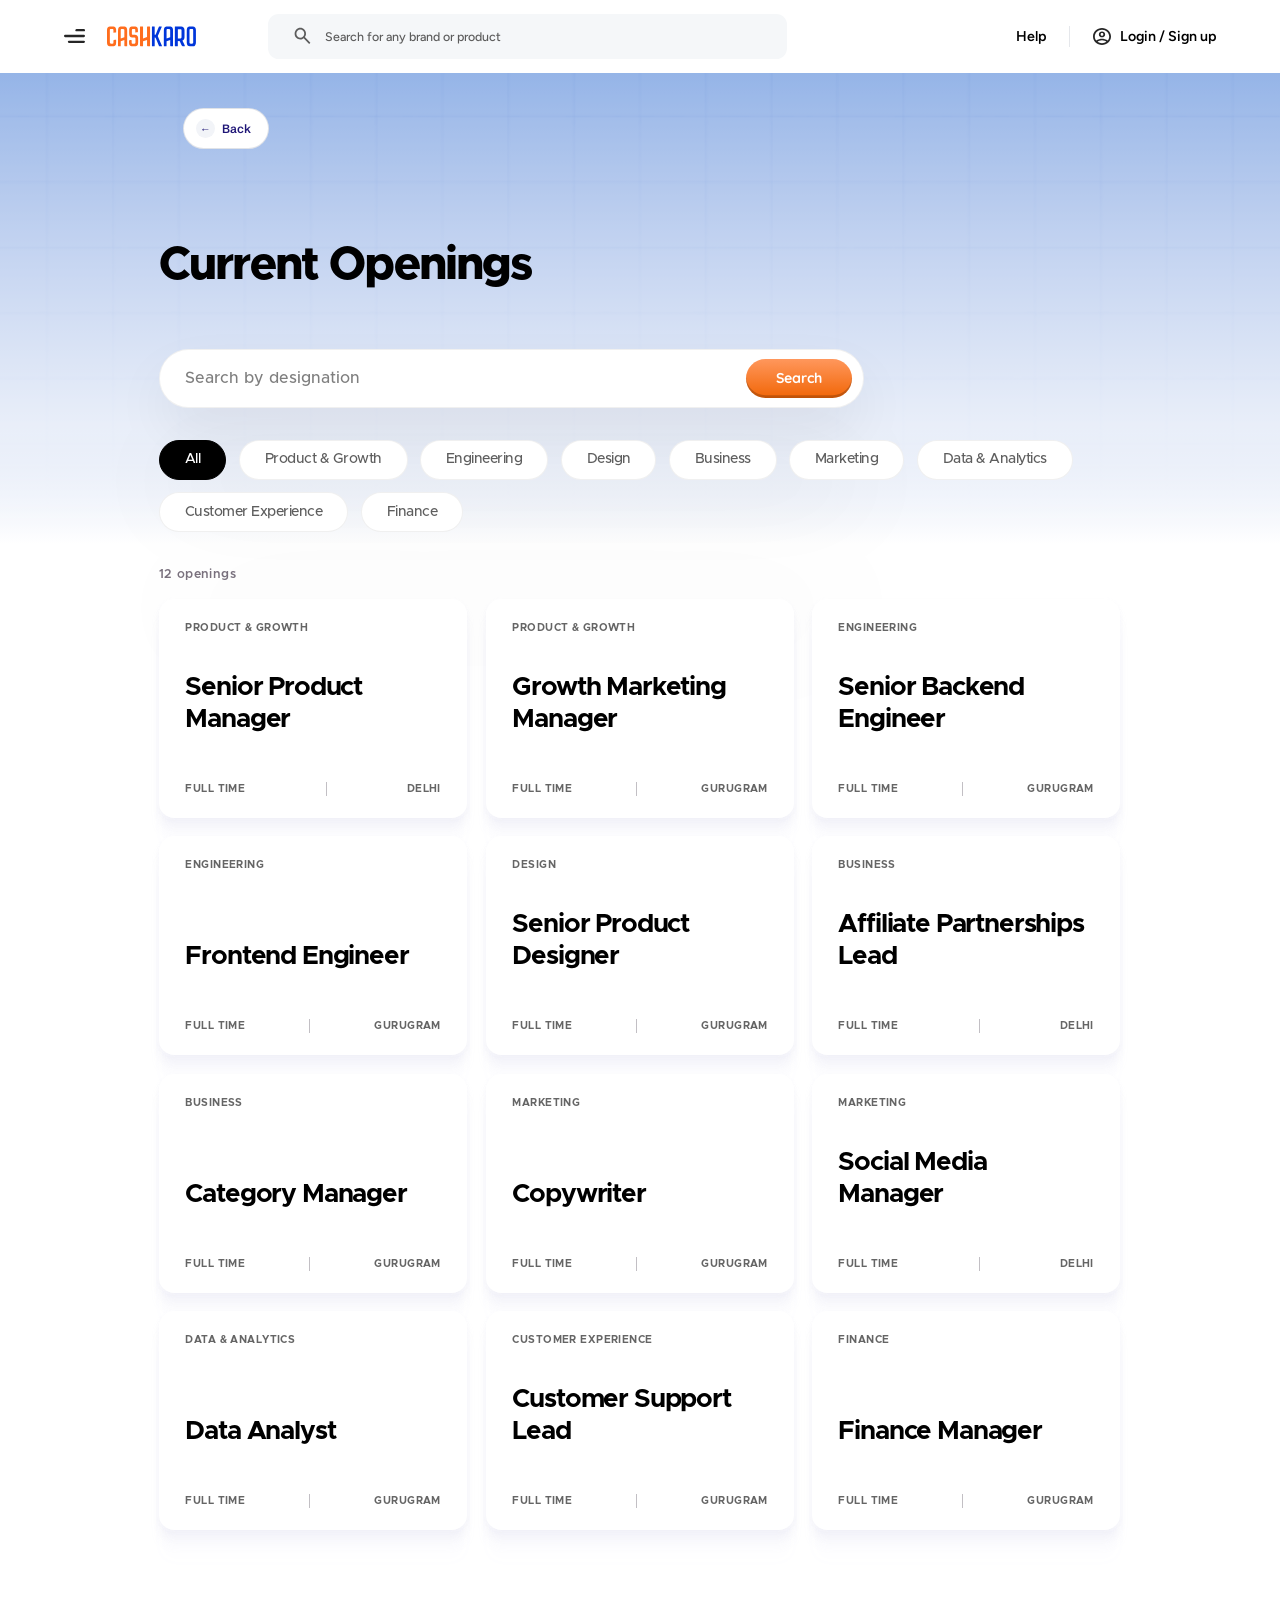
==== commit 8426ff78: "Job detail page; job cards open it Co-Authored-By: Claude Opus 5.5 <noreply@anthropic.com>" ====
--- a/jobs.html
+++ b/jobs.html
@@ -64,6 +64,7 @@
     fitPage();
     window.addEventListener("resize", fitPage);
   </script>
+  <script src="jobs-data.js"></script>
   <script src="jobs.js"></script>
 </body>
 </html>
--- a/styles.css
+++ b/styles.css
@@ -1540,7 +1540,7 @@
   gap: 4px;
   font-family: "Metropolis", sans-serif;
   font-weight: 800;
-  color: #0b1248;
+  color: #000;
   white-space: nowrap;
 }
 
--- a/jobs.css
+++ b/jobs.css
@@ -29,6 +29,9 @@
   translate: -50% 0;
   background: url("assets/jobs-sky-grid.png") center / cover no-repeat;
   mix-blend-mode: soft-light;
+  /* Fade the grid out under the filter chips so the card area below stays plain white */
+  -webkit-mask-image: linear-gradient(to bottom, #000 480px, transparent 600px);
+  mask-image: linear-gradient(to bottom, #000 480px, transparent 600px);
 }
 
 /* ---------- Listing ---------- */
@@ -246,6 +249,67 @@
   opacity: 0.7;
 }
 
+/* ---------- Page load: header, then the title block, then the cards, each softly rising in ---------- */
+
+.ck-header {
+  animation: jobs-drop-in 0.8s cubic-bezier(0.22, 1, 0.36, 1) both;
+}
+
+.jobs-sky {
+  animation: jobs-fade 1.2s ease-out both;
+}
+
+.jobs-back,
+.jobs__title,
+.jobs-search,
+.jobs-filters,
+.jobs__count {
+  animation: soft-appear 1s cubic-bezier(0.22, 1, 0.36, 1) both;
+}
+
+.jobs-back { animation-delay: 0.15s; }
+.jobs__title { animation-delay: 0.25s; }
+.jobs-search { animation-delay: 0.4s; }
+.jobs-filters { animation-delay: 0.55s; }
+.jobs__count { animation-delay: 0.65s; }
+
+/* Cards rise in one after another (--i from jobs.js); after load, filtering re-deals them quickly */
+.jobs-grid .job-card {
+  animation: soft-appear 0.9s cubic-bezier(0.22, 1, 0.36, 1) both;
+  animation-delay: calc(0.75s + var(--i, 0) * 0.07s);
+}
+
+.jobs-grid.is-settled .job-card {
+  animation-duration: 0.6s;
+  animation-delay: calc(var(--i, 0) * 0.04s);
+}
+
+@keyframes jobs-drop-in {
+  from {
+    opacity: 0;
+    transform: translateY(-16px);
+  }
+}
+
+@keyframes jobs-fade {
+  from {
+    opacity: 0;
+  }
+}
+
+@media (prefers-reduced-motion: reduce) {
+  .ck-header,
+  .jobs-sky,
+  .jobs-back,
+  .jobs__title,
+  .jobs-search,
+  .jobs-filters,
+  .jobs__count,
+  .jobs-grid .job-card {
+    animation: none;
+  }
+}
+
 /* ---------- Responsive ---------- */
 
 /* Desktop: scale the page with the home page's --page-scale so the job cards match the home cards' size */
